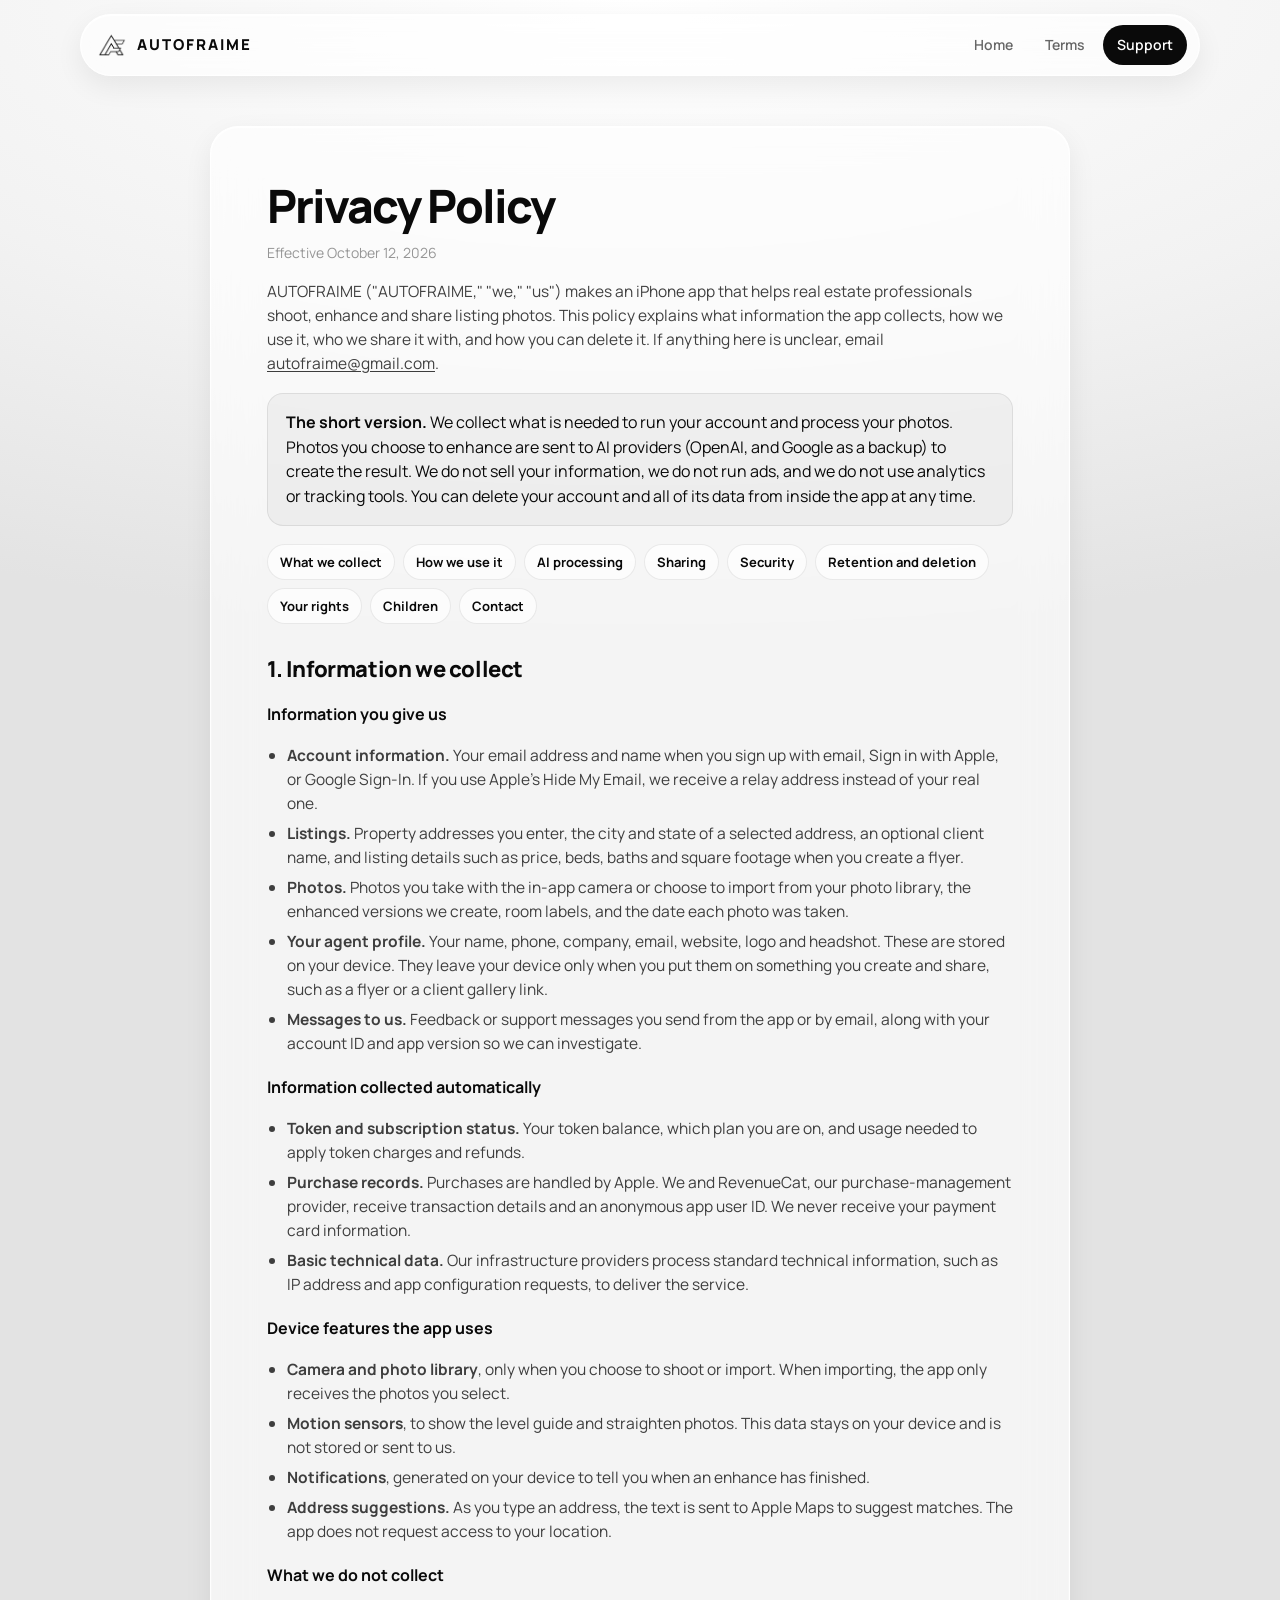
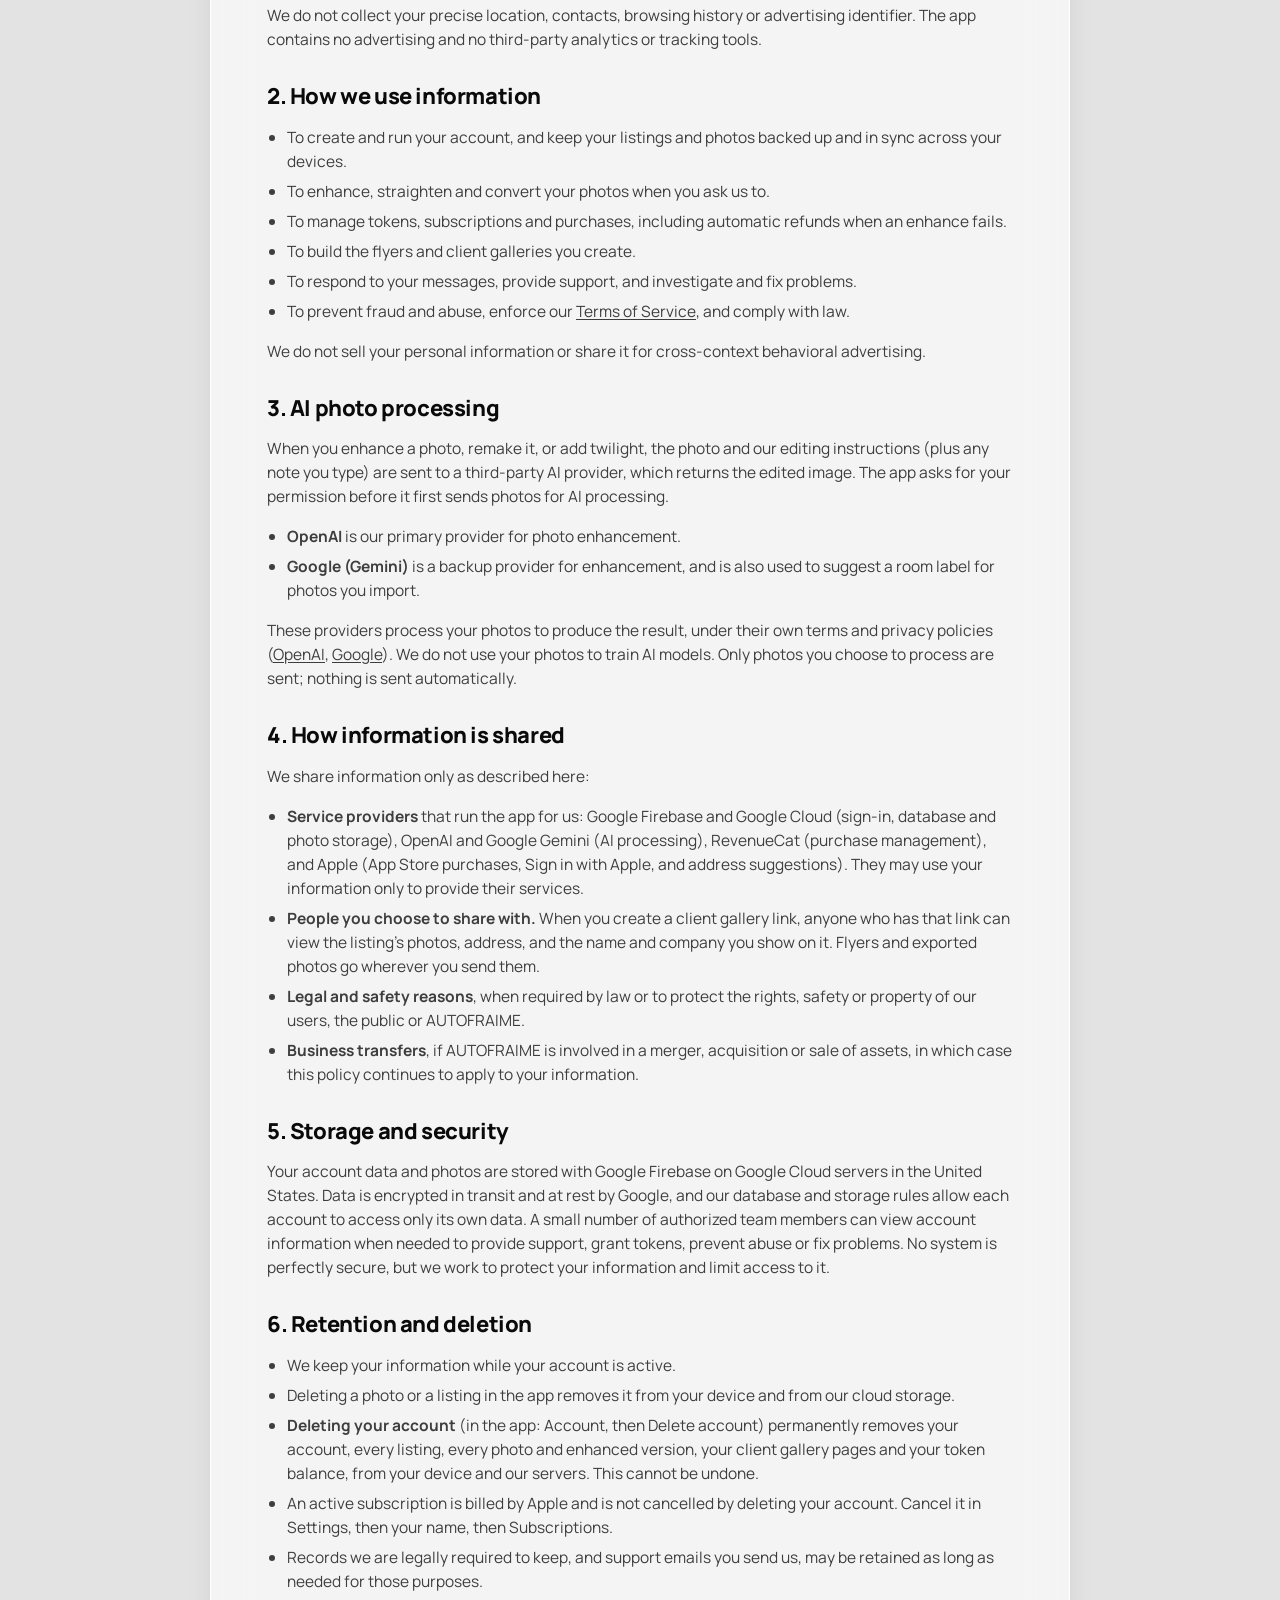
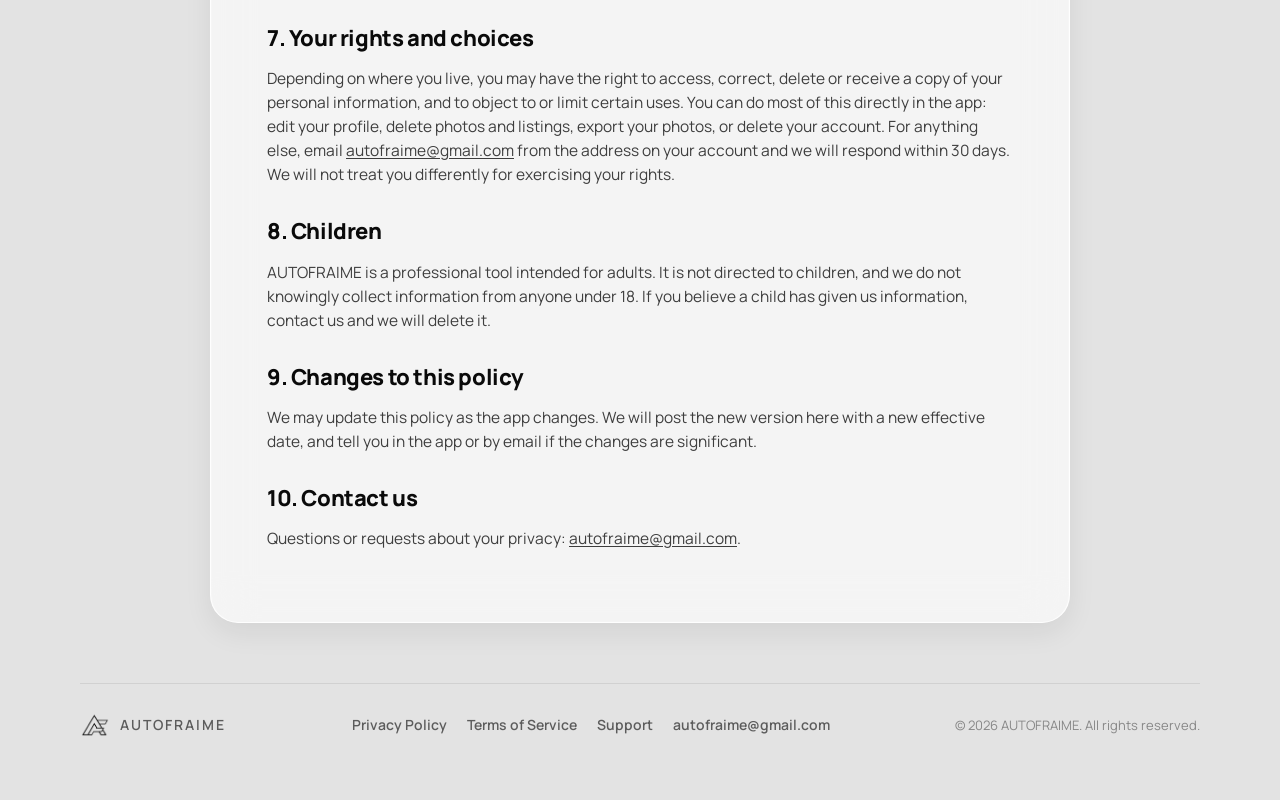
==== privacy/index.html @ 3586e97e "AUTOFRAIME website: home, privacy, terms, support Signature Mono styling to match the app. Privacy P" ====
<!DOCTYPE html>
<html lang="en">
<head>
  <meta charset="UTF-8">
  <meta name="viewport" content="width=device-width, initial-scale=1.0">
  <title>Privacy Policy · AUTOFRAIME</title>
  <meta name="description" content="How AUTOFRAIME collects, uses, shares and deletes your information.">
  <link rel="icon" type="image/png" href="../favicon.png">
  <link rel="preconnect" href="https://fonts.googleapis.com">
  <link rel="preconnect" href="https://fonts.gstatic.com" crossorigin>
  <link href="https://fonts.googleapis.com/css2?family=Manrope:wght@400;500;600;700;800&display=swap" rel="stylesheet">
  <link rel="stylesheet" href="../assets/style.css">
</head>
<body>
  <header class="nav glass">
    <a class="brand" href="../"><img src="../logo.png" alt="">AUTOFRAIME</a>
    <nav class="nav-links">
      <a href="../">Home</a>
      <a href="../terms/">Terms</a>
      <a class="pill" href="../support/">Support</a>
    </nav>
  </header>

  <main class="wrap legal">
    <article class="doc glass">
      <h1>Privacy Policy</h1>
      <p class="updated">Effective October 12, 2026</p>

      <p>AUTOFRAIME ("AUTOFRAIME," "we," "us") makes an iPhone app that helps real estate professionals shoot, enhance and share listing photos. This policy explains what information the app collects, how we use it, who we share it with, and how you can delete it. If anything here is unclear, email <a href="mailto:autofraime@gmail.com">autofraime@gmail.com</a>.</p>

      <div class="callout"><strong>The short version.</strong> We collect what is needed to run your account and process your photos. Photos you choose to enhance are sent to AI providers (OpenAI, and Google as a backup) to create the result. We do not sell your information, we do not run ads, and we do not use analytics or tracking tools. You can delete your account and all of its data from inside the app at any time.</div>

      <nav class="toc">
        <a href="#collect">What we collect</a><a href="#use">How we use it</a><a href="#ai">AI processing</a>
        <a href="#share">Sharing</a><a href="#security">Security</a><a href="#retention">Retention and deletion</a>
        <a href="#rights">Your rights</a><a href="#children">Children</a><a href="#contact">Contact</a>
      </nav>

      <h2 id="collect">1. Information we collect</h2>
      <h3>Information you give us</h3>
      <ul>
        <li><strong>Account information.</strong> Your email address and name when you sign up with email, Sign in with Apple, or Google Sign-In. If you use Apple's Hide My Email, we receive a relay address instead of your real one.</li>
        <li><strong>Listings.</strong> Property addresses you enter, the city and state of a selected address, an optional client name, and listing details such as price, beds, baths and square footage when you create a flyer.</li>
        <li><strong>Photos.</strong> Photos you take with the in-app camera or choose to import from your photo library, the enhanced versions we create, room labels, and the date each photo was taken.</li>
        <li><strong>Your agent profile.</strong> Your name, phone, company, email, website, logo and headshot. These are stored on your device. They leave your device only when you put them on something you create and share, such as a flyer or a client gallery link.</li>
        <li><strong>Messages to us.</strong> Feedback or support messages you send from the app or by email, along with your account ID and app version so we can investigate.</li>
      </ul>
      <h3>Information collected automatically</h3>
      <ul>
        <li><strong>Token and subscription status.</strong> Your token balance, which plan you are on, and usage needed to apply token charges and refunds.</li>
        <li><strong>Purchase records.</strong> Purchases are handled by Apple. We and RevenueCat, our purchase-management provider, receive transaction details and an anonymous app user ID. We never receive your payment card information.</li>
        <li><strong>Basic technical data.</strong> Our infrastructure providers process standard technical information, such as IP address and app configuration requests, to deliver the service.</li>
      </ul>
      <h3>Device features the app uses</h3>
      <ul>
        <li><strong>Camera and photo library</strong>, only when you choose to shoot or import. When importing, the app only receives the photos you select.</li>
        <li><strong>Motion sensors</strong>, to show the level guide and straighten photos. This data stays on your device and is not stored or sent to us.</li>
        <li><strong>Notifications</strong>, generated on your device to tell you when an enhance has finished.</li>
        <li><strong>Address suggestions.</strong> As you type an address, the text is sent to Apple Maps to suggest matches. The app does not request access to your location.</li>
      </ul>
      <h3>What we do not collect</h3>
      <p>We do not collect your precise location, contacts, browsing history or advertising identifier. The app contains no advertising and no third-party analytics or tracking tools.</p>

      <h2 id="use">2. How we use information</h2>
      <ul>
        <li>To create and run your account, and keep your listings and photos backed up and in sync across your devices.</li>
        <li>To enhance, straighten and convert your photos when you ask us to.</li>
        <li>To manage tokens, subscriptions and purchases, including automatic refunds when an enhance fails.</li>
        <li>To build the flyers and client galleries you create.</li>
        <li>To respond to your messages, provide support, and investigate and fix problems.</li>
        <li>To prevent fraud and abuse, enforce our <a href="../terms/">Terms of Service</a>, and comply with law.</li>
      </ul>
      <p>We do not sell your personal information or share it for cross-context behavioral advertising.</p>

      <h2 id="ai">3. AI photo processing</h2>
      <p>When you enhance a photo, remake it, or add twilight, the photo and our editing instructions (plus any note you type) are sent to a third-party AI provider, which returns the edited image. The app asks for your permission before it first sends photos for AI processing.</p>
      <ul>
        <li><strong>OpenAI</strong> is our primary provider for photo enhancement.</li>
        <li><strong>Google (Gemini)</strong> is a backup provider for enhancement, and is also used to suggest a room label for photos you import.</li>
      </ul>
      <p>These providers process your photos to produce the result, under their own terms and privacy policies (<a href="https://openai.com/policies/privacy-policy" rel="noopener">OpenAI</a>, <a href="https://policies.google.com/privacy" rel="noopener">Google</a>). We do not use your photos to train AI models. Only photos you choose to process are sent; nothing is sent automatically.</p>

      <h2 id="share">4. How information is shared</h2>
      <p>We share information only as described here:</p>
      <ul>
        <li><strong>Service providers</strong> that run the app for us: Google Firebase and Google Cloud (sign-in, database and photo storage), OpenAI and Google Gemini (AI processing), RevenueCat (purchase management), and Apple (App Store purchases, Sign in with Apple, and address suggestions). They may use your information only to provide their services.</li>
        <li><strong>People you choose to share with.</strong> When you create a client gallery link, anyone who has that link can view the listing's photos, address, and the name and company you show on it. Flyers and exported photos go wherever you send them.</li>
        <li><strong>Legal and safety reasons</strong>, when required by law or to protect the rights, safety or property of our users, the public or AUTOFRAIME.</li>
        <li><strong>Business transfers</strong>, if AUTOFRAIME is involved in a merger, acquisition or sale of assets, in which case this policy continues to apply to your information.</li>
      </ul>

      <h2 id="security">5. Storage and security</h2>
      <p>Your account data and photos are stored with Google Firebase on Google Cloud servers in the United States. Data is encrypted in transit and at rest by Google, and our database and storage rules allow each account to access only its own data. A small number of authorized team members can view account information when needed to provide support, grant tokens, prevent abuse or fix problems. No system is perfectly secure, but we work to protect your information and limit access to it.</p>

      <h2 id="retention">6. Retention and deletion</h2>
      <ul>
        <li>We keep your information while your account is active.</li>
        <li>Deleting a photo or a listing in the app removes it from your device and from our cloud storage.</li>
        <li><strong>Deleting your account</strong> (in the app: Account, then Delete account) permanently removes your account, every listing, every photo and enhanced version, your client gallery pages and your token balance, from your device and our servers. This cannot be undone.</li>
        <li>An active subscription is billed by Apple and is not cancelled by deleting your account. Cancel it in Settings, then your name, then Subscriptions.</li>
        <li>Records we are legally required to keep, and support emails you send us, may be retained as long as needed for those purposes.</li>
      </ul>

      <h2 id="rights">7. Your rights and choices</h2>
      <p>Depending on where you live, you may have the right to access, correct, delete or receive a copy of your personal information, and to object to or limit certain uses. You can do most of this directly in the app: edit your profile, delete photos and listings, export your photos, or delete your account. For anything else, email <a href="mailto:autofraime@gmail.com">autofraime@gmail.com</a> from the address on your account and we will respond within 30 days. We will not treat you differently for exercising your rights.</p>

      <h2 id="children">8. Children</h2>
      <p>AUTOFRAIME is a professional tool intended for adults. It is not directed to children, and we do not knowingly collect information from anyone under 18. If you believe a child has given us information, contact us and we will delete it.</p>

      <h2>9. Changes to this policy</h2>
      <p>We may update this policy as the app changes. We will post the new version here with a new effective date, and tell you in the app or by email if the changes are significant.</p>

      <h2 id="contact">10. Contact us</h2>
      <p>Questions or requests about your privacy: <a href="mailto:autofraime@gmail.com">autofraime@gmail.com</a>.</p>
    </article>
  </main>

  <footer class="wrap">
    <div class="foot">
      <a class="brand" href="../"><img src="../logo.png" alt="">AUTOFRAIME</a>
      <nav><a href="../privacy/">Privacy Policy</a><a href="../terms/">Terms of Service</a><a href="../support/">Support</a><a href="mailto:autofraime@gmail.com">autofraime@gmail.com</a></nav>
      <span class="copy">© 2026 AUTOFRAIME. All rights reserved.</span>
    </div>
  </footer>
</body>
</html>
---- assets/style.css ----
/* AUTOFRAIME — Signature Mono, the same language as the app:
   white ground, ink type, liquid glass, listing photos kept in colour. */

:root {
  --ink: #0A0A0A;
  --ink-2: rgba(10, 10, 10, 0.62);
  --ink-3: rgba(10, 10, 10, 0.42);
  --paper: #FBF9F4;
  --line: rgba(10, 10, 10, 0.08);
  --glass: rgba(255, 255, 255, 0.62);
  --glass-strong: rgba(255, 255, 255, 0.82);
  --radius: 24px;
  --max: 1120px;
}

* { box-sizing: border-box; }
html { scroll-behavior: smooth; }
body {
  margin: 0;
  font-family: "Manrope", -apple-system, BlinkMacSystemFont, "SF Pro Text", system-ui, sans-serif;
  color: var(--ink);
  background: #E3E3E3;
  background-image: radial-gradient(120% 70% at 50% 0%, #FFFFFF 0%, #F2F2F2 55%, #E3E3E3 100%);
  background-attachment: fixed;
  -webkit-font-smoothing: antialiased;
  line-height: 1.55;
}
img { max-width: 100%; display: block; }
a { color: inherit; }
.wrap { width: min(var(--max), calc(100% - 40px)); margin: 0 auto; }

/* ---------- Glass ---------- */
.glass {
  background: var(--glass);
  -webkit-backdrop-filter: blur(22px) saturate(180%);
  backdrop-filter: blur(22px) saturate(180%);
  border: 1px solid rgba(255, 255, 255, 0.85);
  box-shadow: inset 0 1px 1px rgba(255, 255, 255, 1), 0 10px 28px rgba(0, 0, 0, 0.07);
}
.bevel {
  background: rgba(255, 255, 255, 0.7);
  border: 1px solid rgba(51, 51, 51, 0.08);
  box-shadow:
    inset 2px -2px 1px -1px rgba(255,255,255,0.9),
    inset -2px 2px 1px -1px rgba(255,255,255,0.9),
    inset 0 0 2px rgba(0,0,0,0.22),
    0 4px 12px rgba(0,0,0,0.10);
}

/* ---------- Nav ---------- */
.nav {
  position: sticky; top: 14px; z-index: 50;
  width: min(var(--max), calc(100% - 28px));
  margin: 14px auto 0;
  display: flex; align-items: center; justify-content: space-between;
  padding: 10px 12px 10px 16px;
  border-radius: 999px;
}
.brand { display: flex; align-items: center; gap: 10px; text-decoration: none; font-weight: 800; letter-spacing: 2px; font-size: 15px; }
.brand img { width: 30px; height: 30px; }
.nav-links { display: flex; align-items: center; gap: 4px; }
.nav-links a { text-decoration: none; font-weight: 600; font-size: 14px; padding: 9px 14px; border-radius: 999px; color: var(--ink-2); }
.nav-links a:hover { color: var(--ink); background: rgba(255,255,255,0.7); }
.nav .pill { color: #fff !important; background: var(--ink); }
.nav .pill:hover { background: #222 !important; }
@media (max-width: 720px) { .nav-links a:not(.pill) { display: none; } }

/* ---------- Buttons ---------- */
.btn {
  display: inline-flex; align-items: center; gap: 10px;
  padding: 16px 26px; border-radius: 999px;
  font-weight: 800; font-size: 16px; text-decoration: none;
  border: none; cursor: pointer; font-family: inherit;
}
.btn-ink { background: var(--ink); color: #fff; }
.btn-soon { background: var(--ink); color: #fff; cursor: default; }
.btn-soon .apple { font-size: 20px; line-height: 1; margin-top: -2px; }
.btn-soon small { display: block; font-size: 11px; font-weight: 600; opacity: 0.7; letter-spacing: 0.3px; }
.btn-soon span.stack { text-align: left; line-height: 1.15; }
.btn-ghost { color: var(--ink); }

/* ---------- Hero ---------- */
.hero { padding: 72px 0 40px; display: grid; grid-template-columns: 1.05fr 0.95fr; gap: 48px; align-items: center; }
.eyebrow { display: inline-flex; align-items: center; gap: 8px; font-size: 12px; font-weight: 800; letter-spacing: 1.4px; text-transform: uppercase; padding: 7px 12px; border-radius: 999px; }
.eyebrow .dot { width: 7px; height: 7px; border-radius: 50%; background: var(--ink); animation: pulse 1.6s ease-in-out infinite; }
@keyframes pulse { 50% { opacity: 0.35; transform: scale(0.7); } }
h1 { font-size: clamp(40px, 6vw, 68px); line-height: 1.02; letter-spacing: -2px; margin: 18px 0 18px; font-weight: 800; }
.lede { font-size: 19px; color: var(--ink-2); max-width: 520px; margin: 0 0 30px; }
.hero-cta { display: flex; flex-wrap: wrap; gap: 12px; align-items: center; }
.hero-note { margin-top: 16px; font-size: 13px; color: var(--ink-3); }
@media (max-width: 900px) { .hero { grid-template-columns: 1fr; padding-top: 48px; } }

/* ---------- Phone mockup (recreates the app's Home) ---------- */
.phone {
  width: 320px; height: 660px; margin: 0 auto; position: relative;
  border-radius: 52px; padding: 12px; background: #111;
  box-shadow: 0 40px 80px rgba(0,0,0,0.22), 0 0 0 2px #2a2a2a inset;
}
.screen {
  position: relative; width: 100%; height: 100%; border-radius: 41px; overflow: hidden;
  background: radial-gradient(120% 70% at 50% 0%, #FFF 0%, #F2F2F2 55%, #E3E3E3 100%);
}
.island { position: absolute; top: 11px; left: 50%; transform: translateX(-50%); width: 96px; height: 28px; border-radius: 20px; background: #000; z-index: 3; }
.app-head { position: absolute; top: 54px; left: 18px; right: 18px; display: flex; justify-content: space-between; align-items: flex-start; z-index: 2; }
.app-head .hi { font-size: 10px; font-weight: 600; color: var(--ink-3); }
.app-head .name { font-size: 21px; font-weight: 800; letter-spacing: -0.5px; }
.credits { display: flex; align-items: center; gap: 6px; padding: 6px 10px; border-radius: 999px; font-size: 11px; font-weight: 800; }
.coin { width: 15px; height: 15px; border-radius: 50%; background: var(--ink); display: grid; place-items: center; }
.coin img { width: 9px; height: 9px; filter: invert(1); }
.feed { position: absolute; top: 112px; left: 14px; right: 14px; display: flex; flex-direction: column; gap: 12px; }
.card { border-radius: 20px; overflow: hidden; }
.card .ph { aspect-ratio: 3/2; background-size: cover; background-position: center; position: relative; }
.badge { position: absolute; top: 9px; font-size: 9px; font-weight: 800; padding: 4px 8px; border-radius: 999px; letter-spacing: 0.3px; }
.badge.l { left: 9px; background: rgba(255,255,255,0.6); -webkit-backdrop-filter: blur(10px); backdrop-filter: blur(10px); border: 1px solid rgba(255,255,255,0.95); }
.badge.r { right: 9px; background: rgba(0,0,0,0.78); color: #fff; border: 1px solid rgba(255,255,255,0.35); }
.card .meta { padding: 10px 12px 12px; display: flex; justify-content: space-between; align-items: center; }
.card .addr { font-size: 13px; font-weight: 800; letter-spacing: -0.2px; }
.card .sub { font-size: 10px; color: var(--ink-2); }
.chev { width: 24px; height: 24px; border-radius: 50%; display: grid; place-items: center; font-size: 11px; font-weight: 800; background: rgba(255,255,255,0.7); border: 1px solid #fff; }
.dock { position: absolute; bottom: 18px; left: 50%; transform: translateX(-50%); display: flex; align-items: center; gap: 2px; padding: 5px; border-radius: 999px; z-index: 2; }
.dock .tab { width: 58px; height: 40px; border-radius: 999px; display: grid; place-items: center; font-size: 8.5px; font-weight: 700; color: var(--ink-3); }
.dock .tab.on { background: rgba(255,255,255,0.85); color: var(--ink); }
.dock .plus { width: 40px; height: 40px; border-radius: 50%; background: var(--ink); color: #fff; display: grid; place-items: center; font-size: 20px; font-weight: 700; margin-left: 4px; }

/* ---------- Sections ---------- */
section { padding: 70px 0; }
.section-head { max-width: 640px; margin-bottom: 36px; }
.kicker { font-size: 12px; font-weight: 800; letter-spacing: 1.4px; text-transform: uppercase; color: var(--ink-3); }
h2 { font-size: clamp(30px, 4vw, 44px); line-height: 1.08; letter-spacing: -1.2px; margin: 10px 0 12px; font-weight: 800; }
.section-head p { color: var(--ink-2); font-size: 17px; margin: 0; }

.grid { display: grid; gap: 16px; }
.g3 { grid-template-columns: repeat(3, 1fr); }
.g2 { grid-template-columns: repeat(2, 1fr); }
@media (max-width: 900px) { .g3, .g2 { grid-template-columns: 1fr; } }

.feature { border-radius: var(--radius); padding: 26px; }
.feature .ico { width: 46px; height: 46px; border-radius: 14px; display: grid; place-items: center; font-size: 20px; margin-bottom: 16px; }
.feature h3 { margin: 0 0 6px; font-size: 19px; letter-spacing: -0.3px; }
.feature p { margin: 0; color: var(--ink-2); font-size: 15px; }

.steps { counter-reset: s; }
.step { border-radius: var(--radius); padding: 26px; position: relative; }
.step::before { counter-increment: s; content: counter(s); position: absolute; top: 22px; right: 24px; font-size: 54px; font-weight: 800; color: rgba(10,10,10,0.07); line-height: 1; }
.step h3 { margin: 0 0 6px; font-size: 19px; }
.step p { margin: 0; color: var(--ink-2); font-size: 15px; }

.gallery { display: grid; grid-template-columns: repeat(6, 1fr); gap: 12px; }
.gallery figure { margin: 0; border-radius: 20px; overflow: hidden; box-shadow: 0 10px 26px rgba(0,0,0,0.10); }
.gallery img { width: 100%; height: 100%; object-fit: cover; aspect-ratio: 4/3; }
.gallery .a { grid-column: span 3; } .gallery .b { grid-column: span 3; }
.gallery .c, .gallery .d, .gallery .e { grid-column: span 2; }
@media (max-width: 720px) { .gallery { grid-template-columns: 1fr; } .gallery figure { grid-column: auto !important; } }

/* ---------- Pricing ---------- */
.plans { display: grid; grid-template-columns: repeat(3, 1fr); gap: 16px; }
@media (max-width: 900px) { .plans { grid-template-columns: 1fr; } }
.plan { border-radius: var(--radius); padding: 26px; position: relative; }
.plan.best { outline: 2px solid var(--ink); }
.plan .tag { position: absolute; top: 18px; right: 18px; font-size: 10px; font-weight: 800; letter-spacing: 0.6px; background: var(--ink); color: #fff; padding: 4px 9px; border-radius: 999px; }
.plan h3 { margin: 0; font-size: 20px; }
.price { font-size: 38px; font-weight: 800; letter-spacing: -1px; margin: 10px 0 2px; }
.price small { font-size: 14px; font-weight: 600; color: var(--ink-3); letter-spacing: 0; }
.plan ul { list-style: none; padding: 0; margin: 16px 0 0; }
.plan li { padding: 7px 0; border-top: 1px solid var(--line); font-size: 14.5px; color: var(--ink-2); }
.packs { margin-top: 16px; border-radius: var(--radius); padding: 22px 26px; display: flex; flex-wrap: wrap; gap: 14px 28px; align-items: center; justify-content: space-between; }
.packs strong { font-size: 15px; }
.packs .pk { font-size: 14.5px; color: var(--ink-2); }
.fine { font-size: 13px; color: var(--ink-3); margin-top: 14px; }

/* ---------- FAQ ---------- */
.faq details { border-radius: 18px; padding: 18px 22px; margin-bottom: 10px; }
.faq summary { cursor: pointer; font-weight: 800; font-size: 16px; list-style: none; }
.faq summary::-webkit-details-marker { display: none; }
.faq summary::after { content: "+"; float: right; font-weight: 600; color: var(--ink-3); }
.faq details[open] summary::after { content: "–"; }
.faq p { color: var(--ink-2); margin: 10px 0 0; }

/* ---------- Closing CTA ---------- */
.closer { border-radius: 32px; padding: 54px 30px; text-align: center; background: var(--ink); color: #fff; }
.closer h2 { color: #fff; }
.closer p { color: rgba(255,255,255,0.7); max-width: 520px; margin: 0 auto 26px; }
.closer .btn-soon { background: #fff; color: var(--ink); }

/* ---------- Footer ---------- */
footer { padding: 40px 0 60px; }
.foot { display: flex; flex-wrap: wrap; gap: 18px; justify-content: space-between; align-items: center; border-top: 1px solid var(--line); padding-top: 26px; }
.foot nav { display: flex; flex-wrap: wrap; gap: 6px 20px; }
.foot a { text-decoration: none; color: var(--ink-2); font-size: 14px; font-weight: 600; }
.foot a:hover { color: var(--ink); }
.copy { color: var(--ink-3); font-size: 13px; }

/* ---------- Legal pages ---------- */
.legal { padding: 50px 0 20px; }
.doc { border-radius: 28px; padding: clamp(24px, 5vw, 56px); max-width: 860px; margin: 0 auto; }
.doc h1 { font-size: clamp(32px, 5vw, 46px); margin-top: 0; }
.doc .updated { color: var(--ink-3); font-size: 14px; margin-top: -6px; }
.doc h2 { font-size: 22px; letter-spacing: -0.4px; margin: 34px 0 8px; }
.doc h3 { font-size: 16px; margin: 20px 0 6px; }
.doc p, .doc li { color: rgba(10,10,10,0.78); font-size: 15.5px; }
.doc ul { padding-left: 20px; }
.doc li { margin: 6px 0; }
.doc .callout { border-radius: 16px; padding: 16px 18px; margin: 18px 0; background: rgba(10,10,10,0.04); border: 1px solid var(--line); }
.doc a { text-decoration: underline; text-underline-offset: 2px; }
.toc { display: flex; flex-wrap: wrap; gap: 8px; margin: 18px 0 8px; }
.toc a { font-size: 13px; font-weight: 700; text-decoration: none; padding: 7px 12px; border-radius: 999px; background: rgba(255,255,255,0.7); border: 1px solid var(--line); }
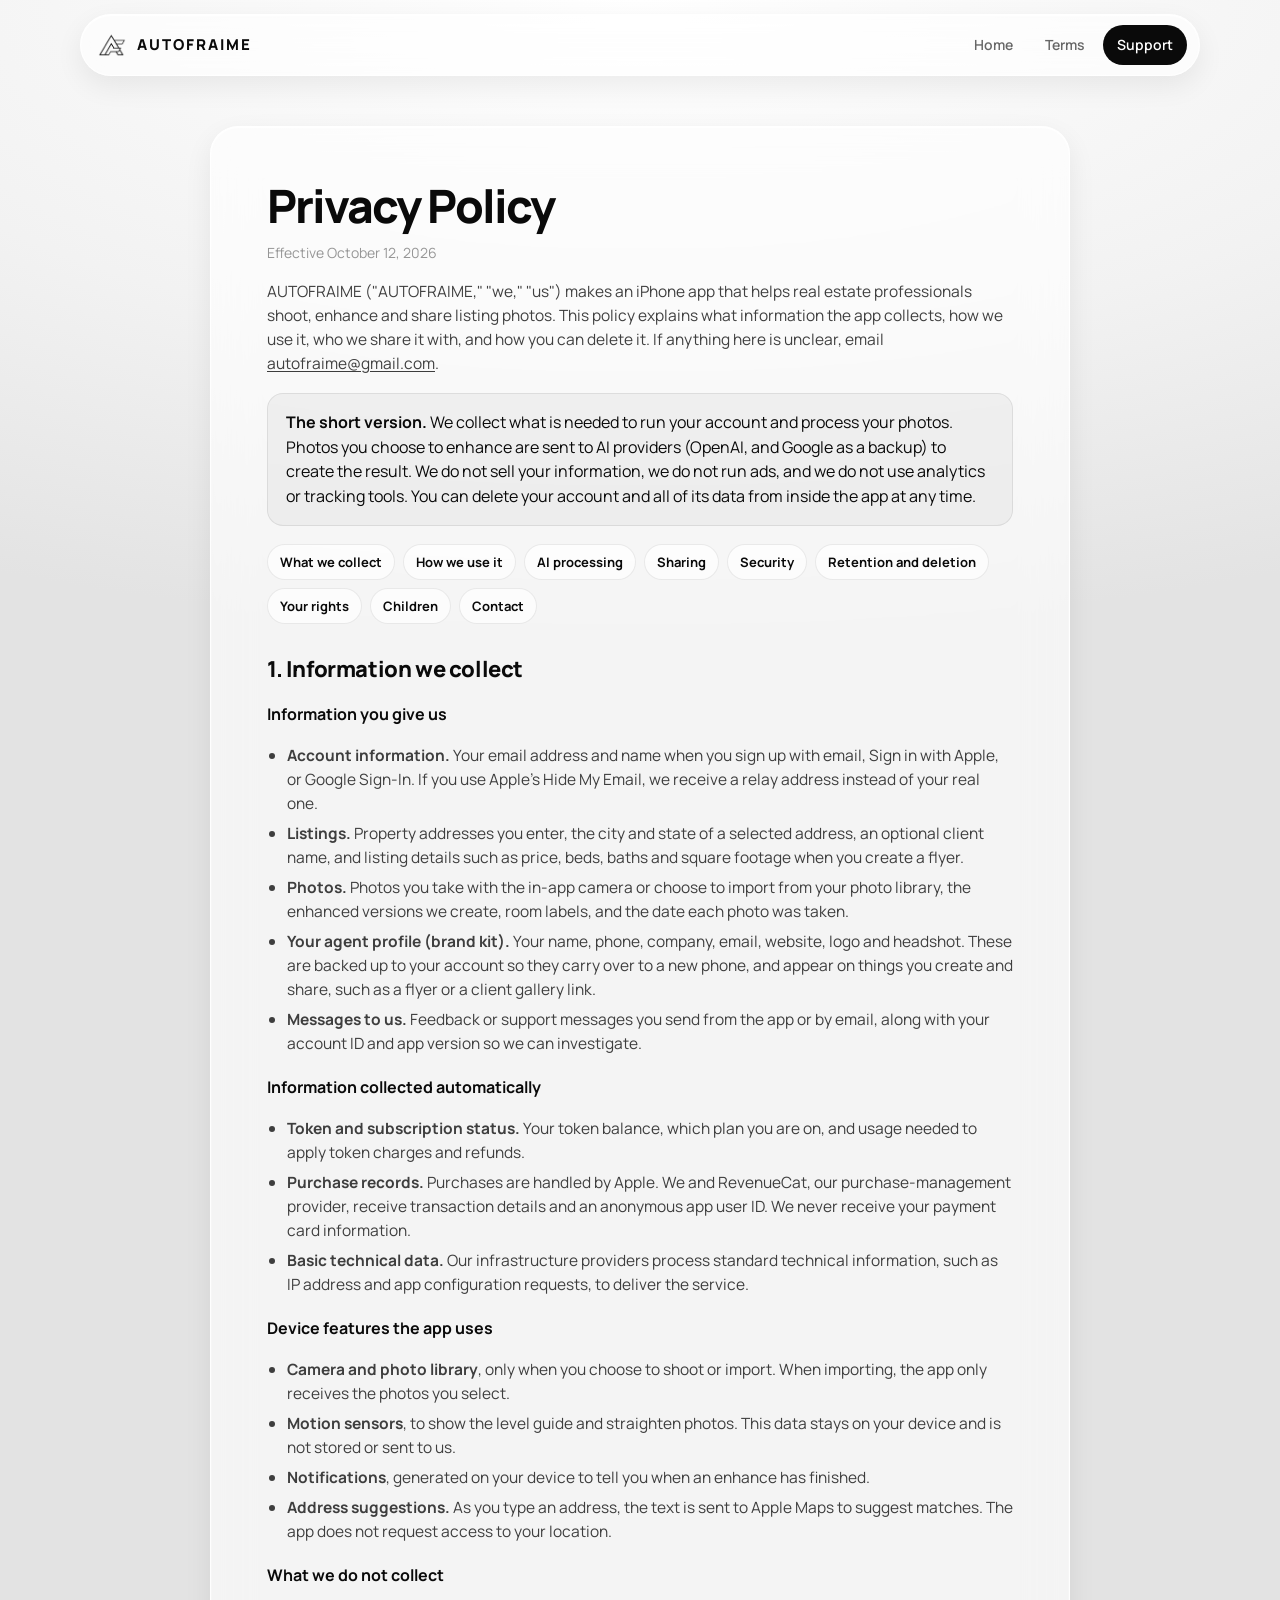
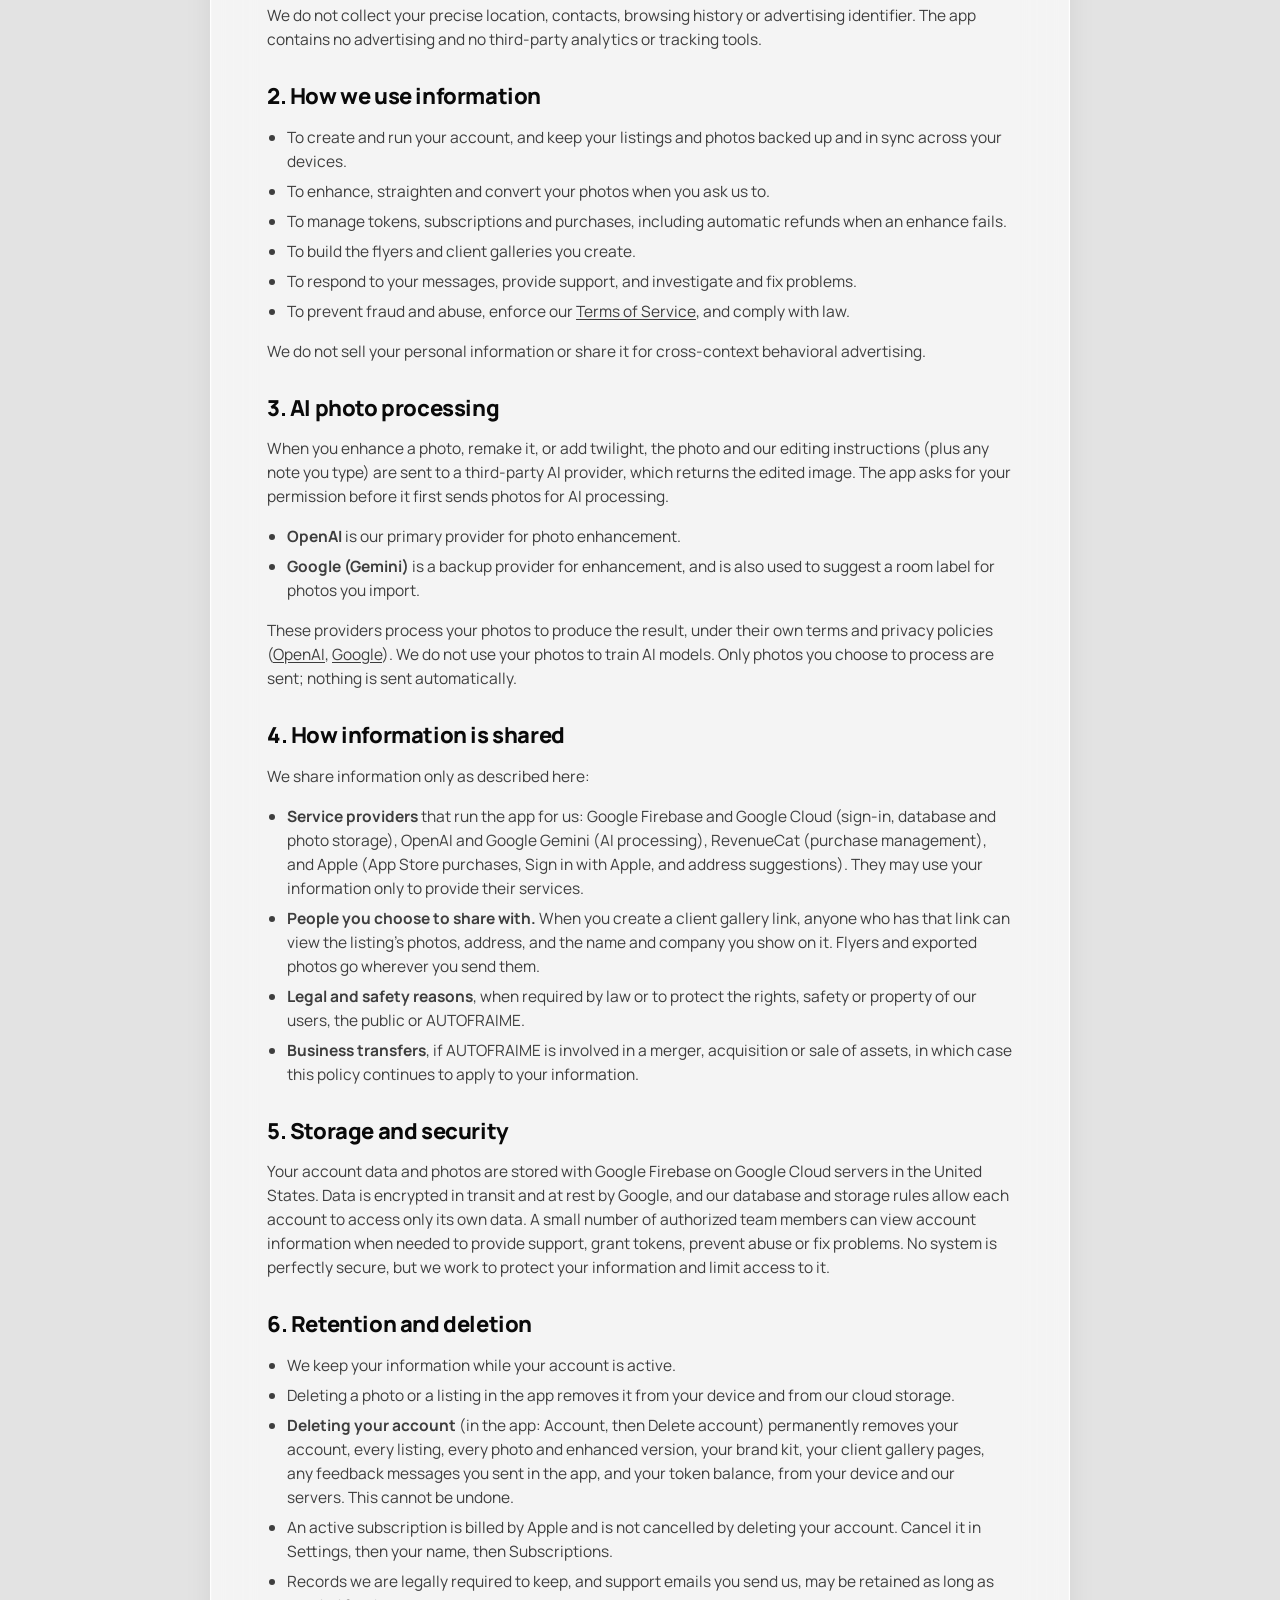
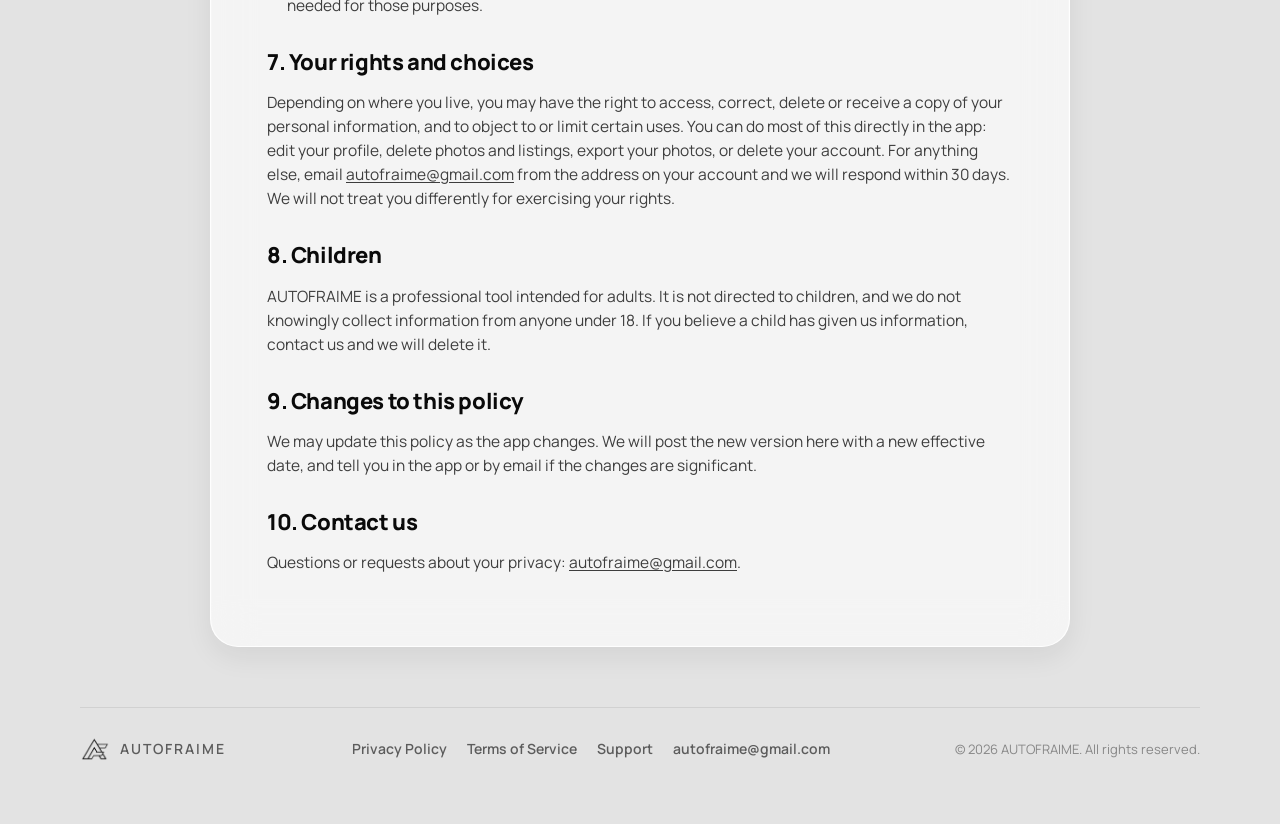
==== commit b7a9f029: "Privacy/support: brand kit is now backed up to the account; deletion covers it and feedback" ====
--- a/privacy/index.html
+++ b/privacy/index.html
@@ -42,7 +42,7 @@
         <li><strong>Account information.</strong> Your email address and name when you sign up with email, Sign in with Apple, or Google Sign-In. If you use Apple's Hide My Email, we receive a relay address instead of your real one.</li>
         <li><strong>Listings.</strong> Property addresses you enter, the city and state of a selected address, an optional client name, and listing details such as price, beds, baths and square footage when you create a flyer.</li>
         <li><strong>Photos.</strong> Photos you take with the in-app camera or choose to import from your photo library, the enhanced versions we create, room labels, and the date each photo was taken.</li>
-        <li><strong>Your agent profile.</strong> Your name, phone, company, email, website, logo and headshot. These are stored on your device. They leave your device only when you put them on something you create and share, such as a flyer or a client gallery link.</li>
+        <li><strong>Your agent profile (brand kit).</strong> Your name, phone, company, email, website, logo and headshot. These are backed up to your account so they carry over to a new phone, and appear on things you create and share, such as a flyer or a client gallery link.</li>
         <li><strong>Messages to us.</strong> Feedback or support messages you send from the app or by email, along with your account ID and app version so we can investigate.</li>
       </ul>
       <h3>Information collected automatically</h3>
@@ -96,7 +96,7 @@
       <ul>
         <li>We keep your information while your account is active.</li>
         <li>Deleting a photo or a listing in the app removes it from your device and from our cloud storage.</li>
-        <li><strong>Deleting your account</strong> (in the app: Account, then Delete account) permanently removes your account, every listing, every photo and enhanced version, your client gallery pages and your token balance, from your device and our servers. This cannot be undone.</li>
+        <li><strong>Deleting your account</strong> (in the app: Account, then Delete account) permanently removes your account, every listing, every photo and enhanced version, your brand kit, your client gallery pages, any feedback messages you sent in the app, and your token balance, from your device and our servers. This cannot be undone.</li>
         <li>An active subscription is billed by Apple and is not cancelled by deleting your account. Cancel it in Settings, then your name, then Subscriptions.</li>
         <li>Records we are legally required to keep, and support emails you send us, may be retained as long as needed for those purposes.</li>
       </ul>
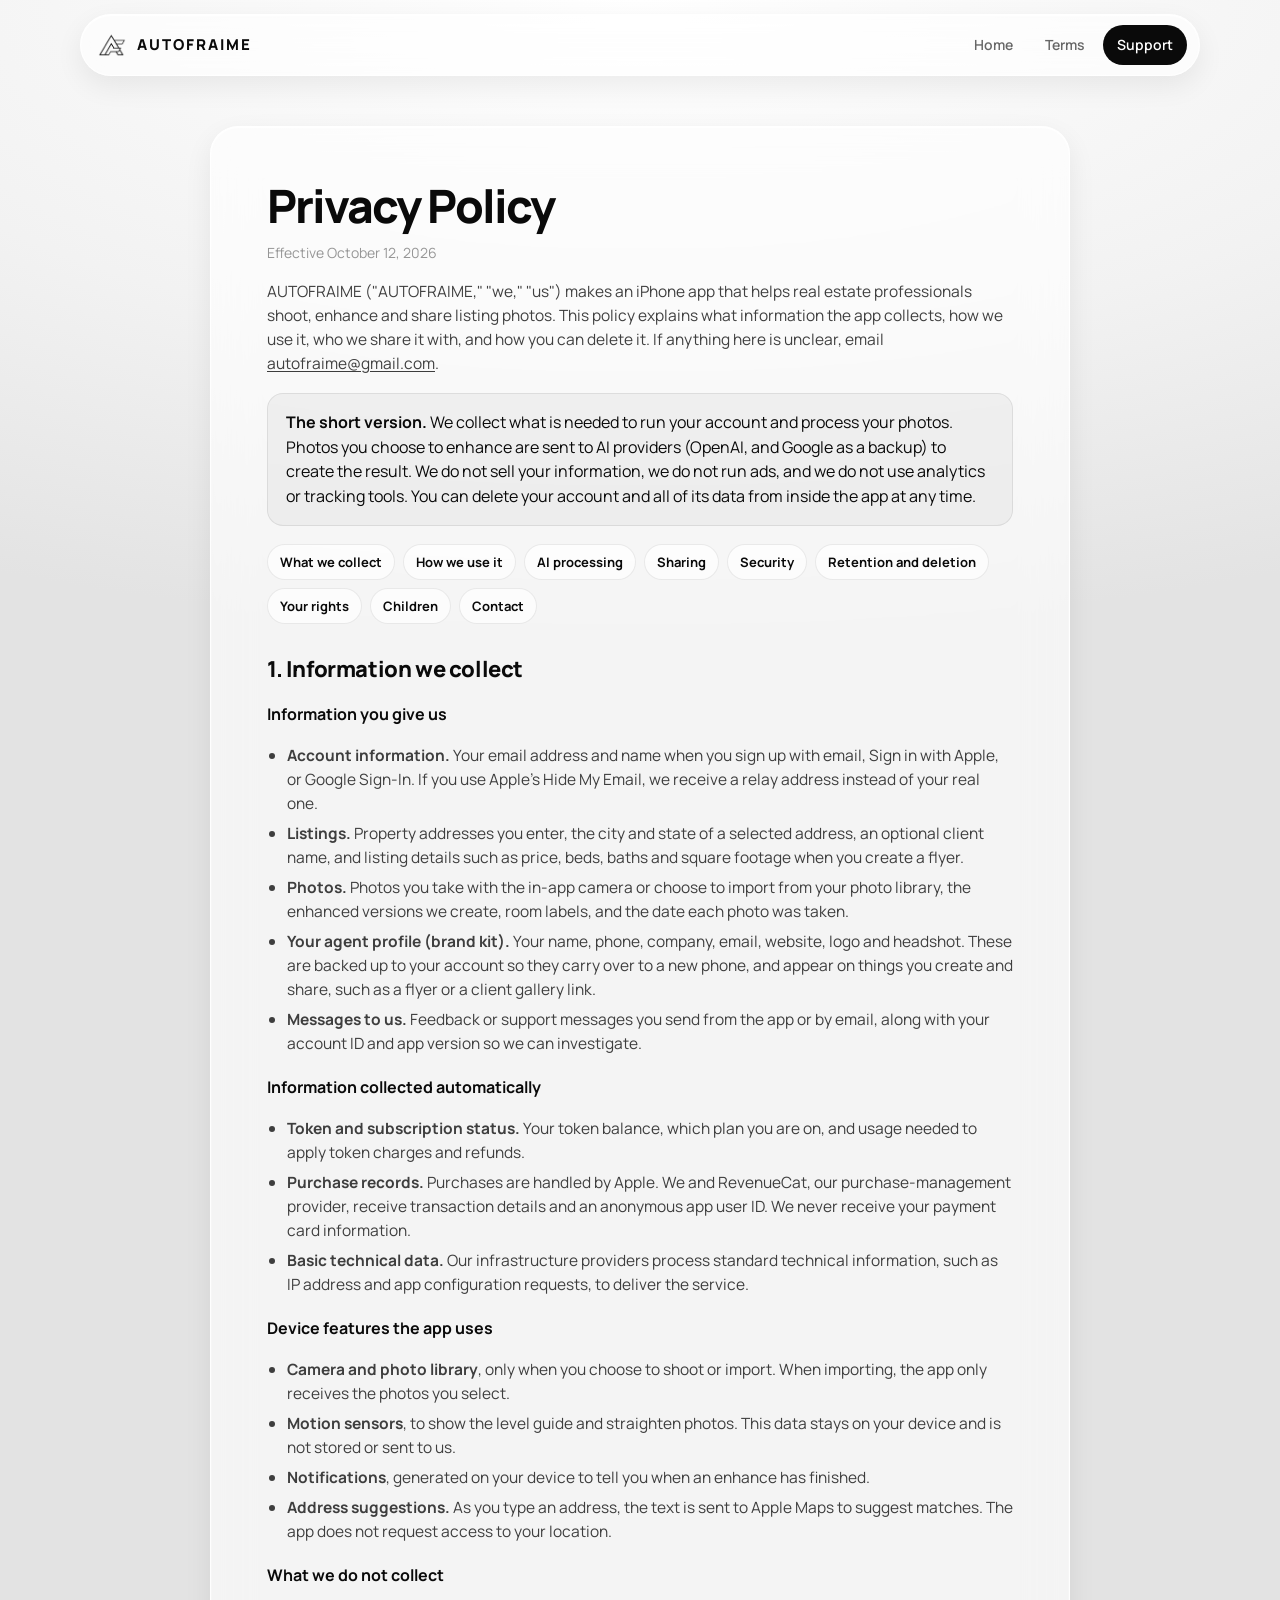
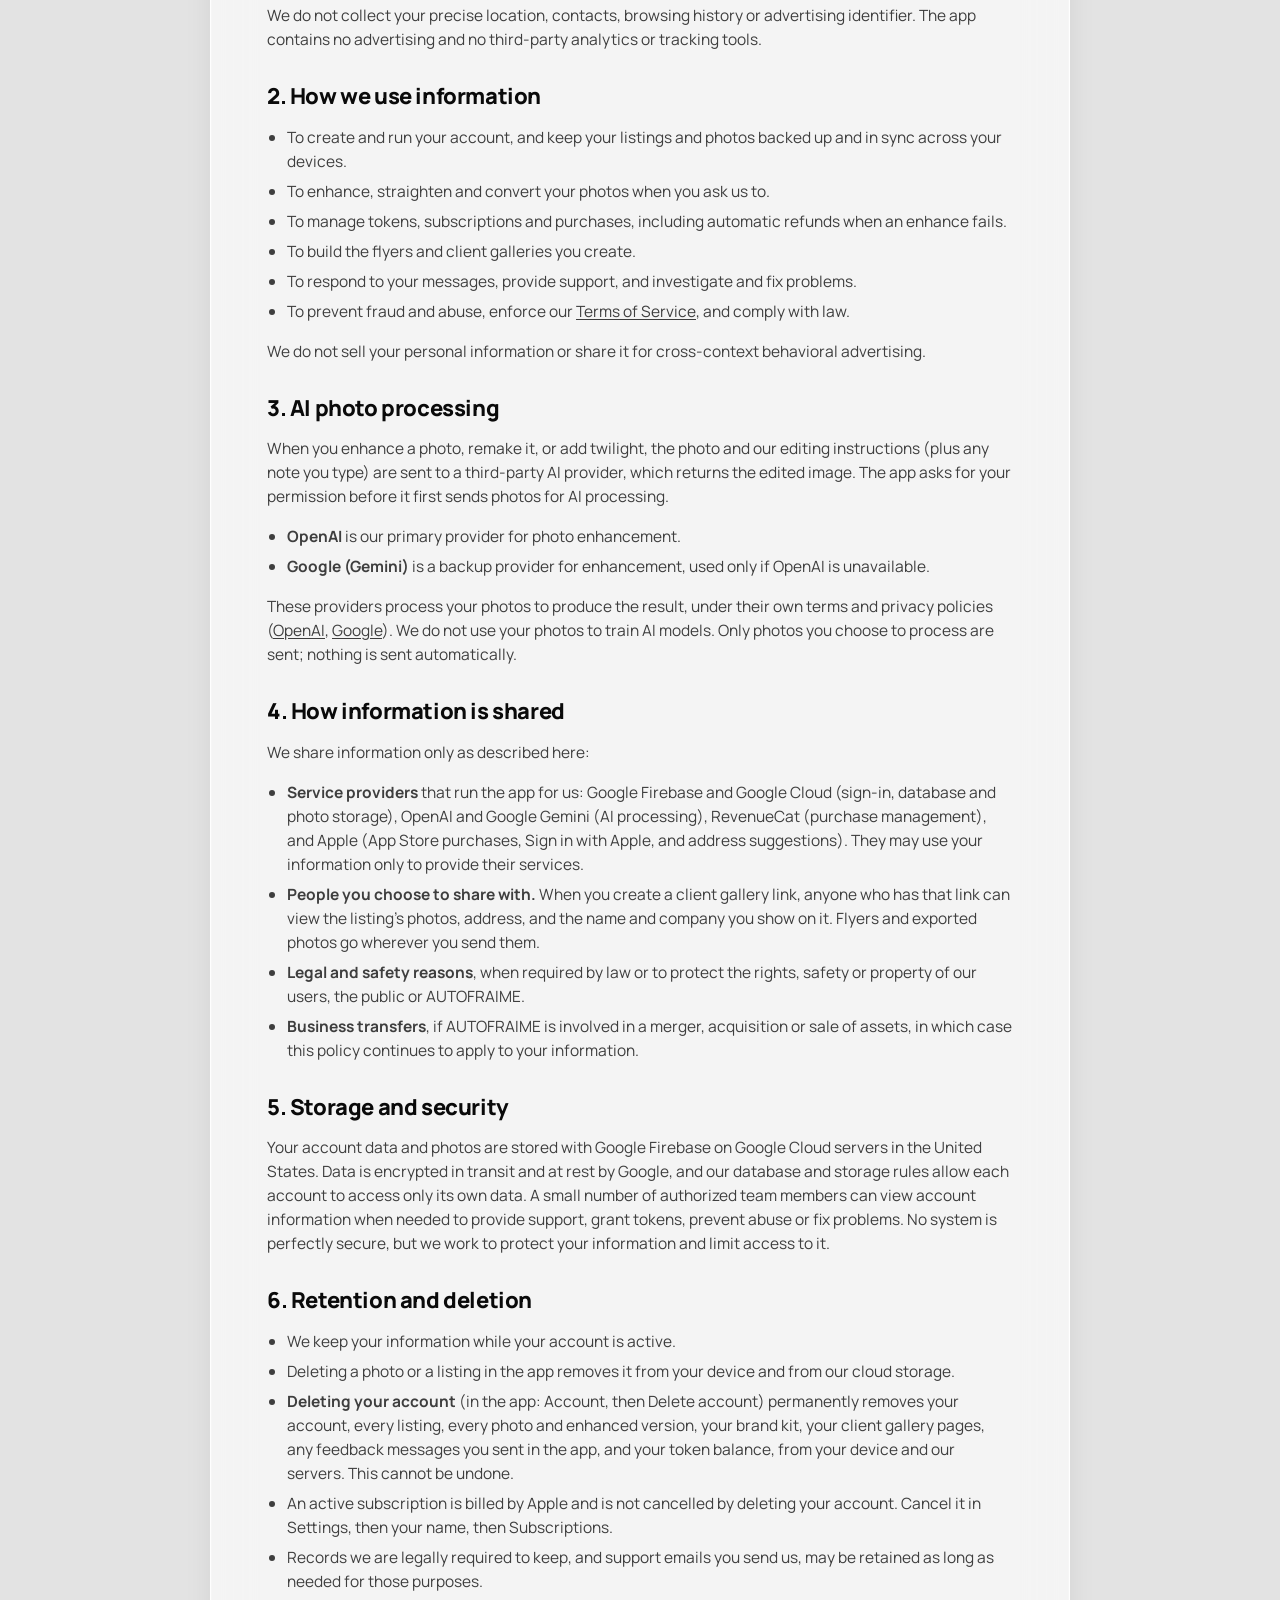
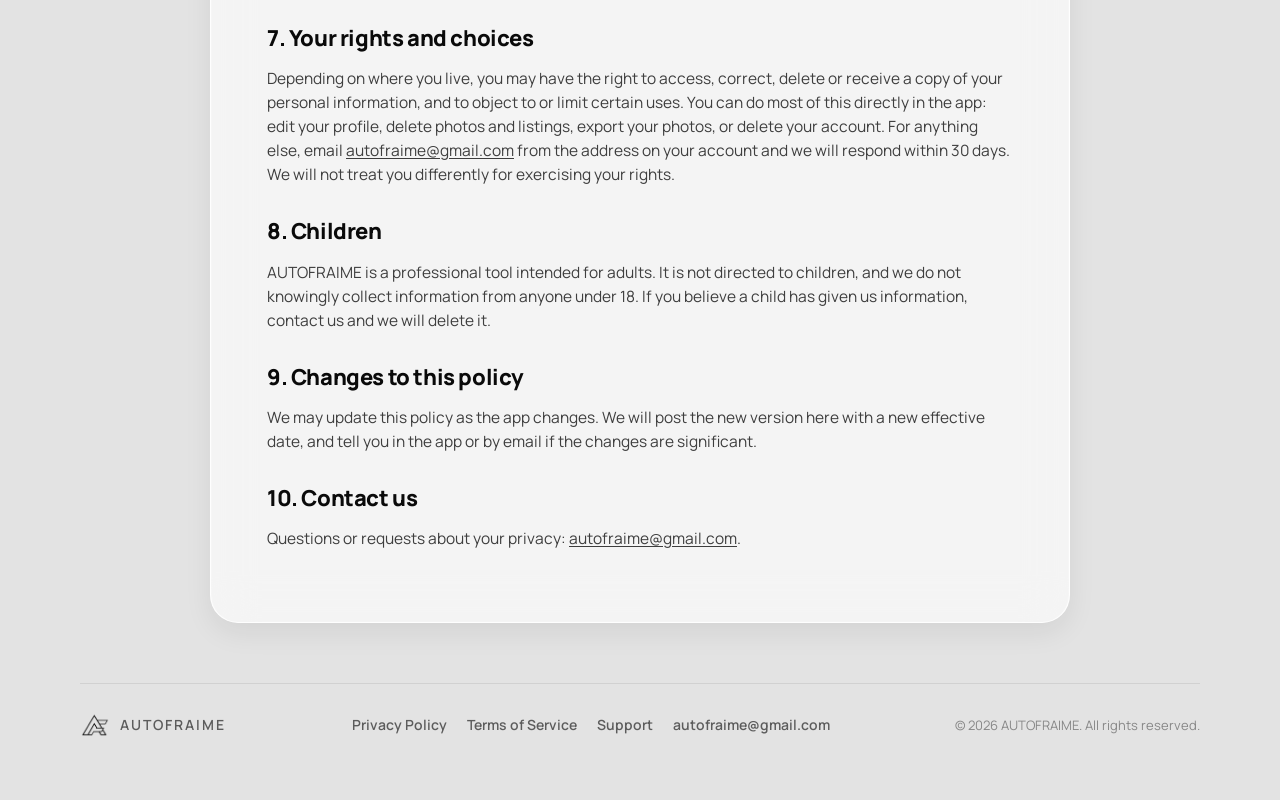
==== commit 8345e88d: "Privacy: Gemini is only a backup enhance provider; no room-label analysis" ====
--- a/privacy/index.html
+++ b/privacy/index.html
@@ -76,7 +76,7 @@
       <p>When you enhance a photo, remake it, or add twilight, the photo and our editing instructions (plus any note you type) are sent to a third-party AI provider, which returns the edited image. The app asks for your permission before it first sends photos for AI processing.</p>
       <ul>
         <li><strong>OpenAI</strong> is our primary provider for photo enhancement.</li>
-        <li><strong>Google (Gemini)</strong> is a backup provider for enhancement, and is also used to suggest a room label for photos you import.</li>
+        <li><strong>Google (Gemini)</strong> is a backup provider for enhancement, used only if OpenAI is unavailable.</li>
       </ul>
       <p>These providers process your photos to produce the result, under their own terms and privacy policies (<a href="https://openai.com/policies/privacy-policy" rel="noopener">OpenAI</a>, <a href="https://policies.google.com/privacy" rel="noopener">Google</a>). We do not use your photos to train AI models. Only photos you choose to process are sent; nothing is sent automatically.</p>
 
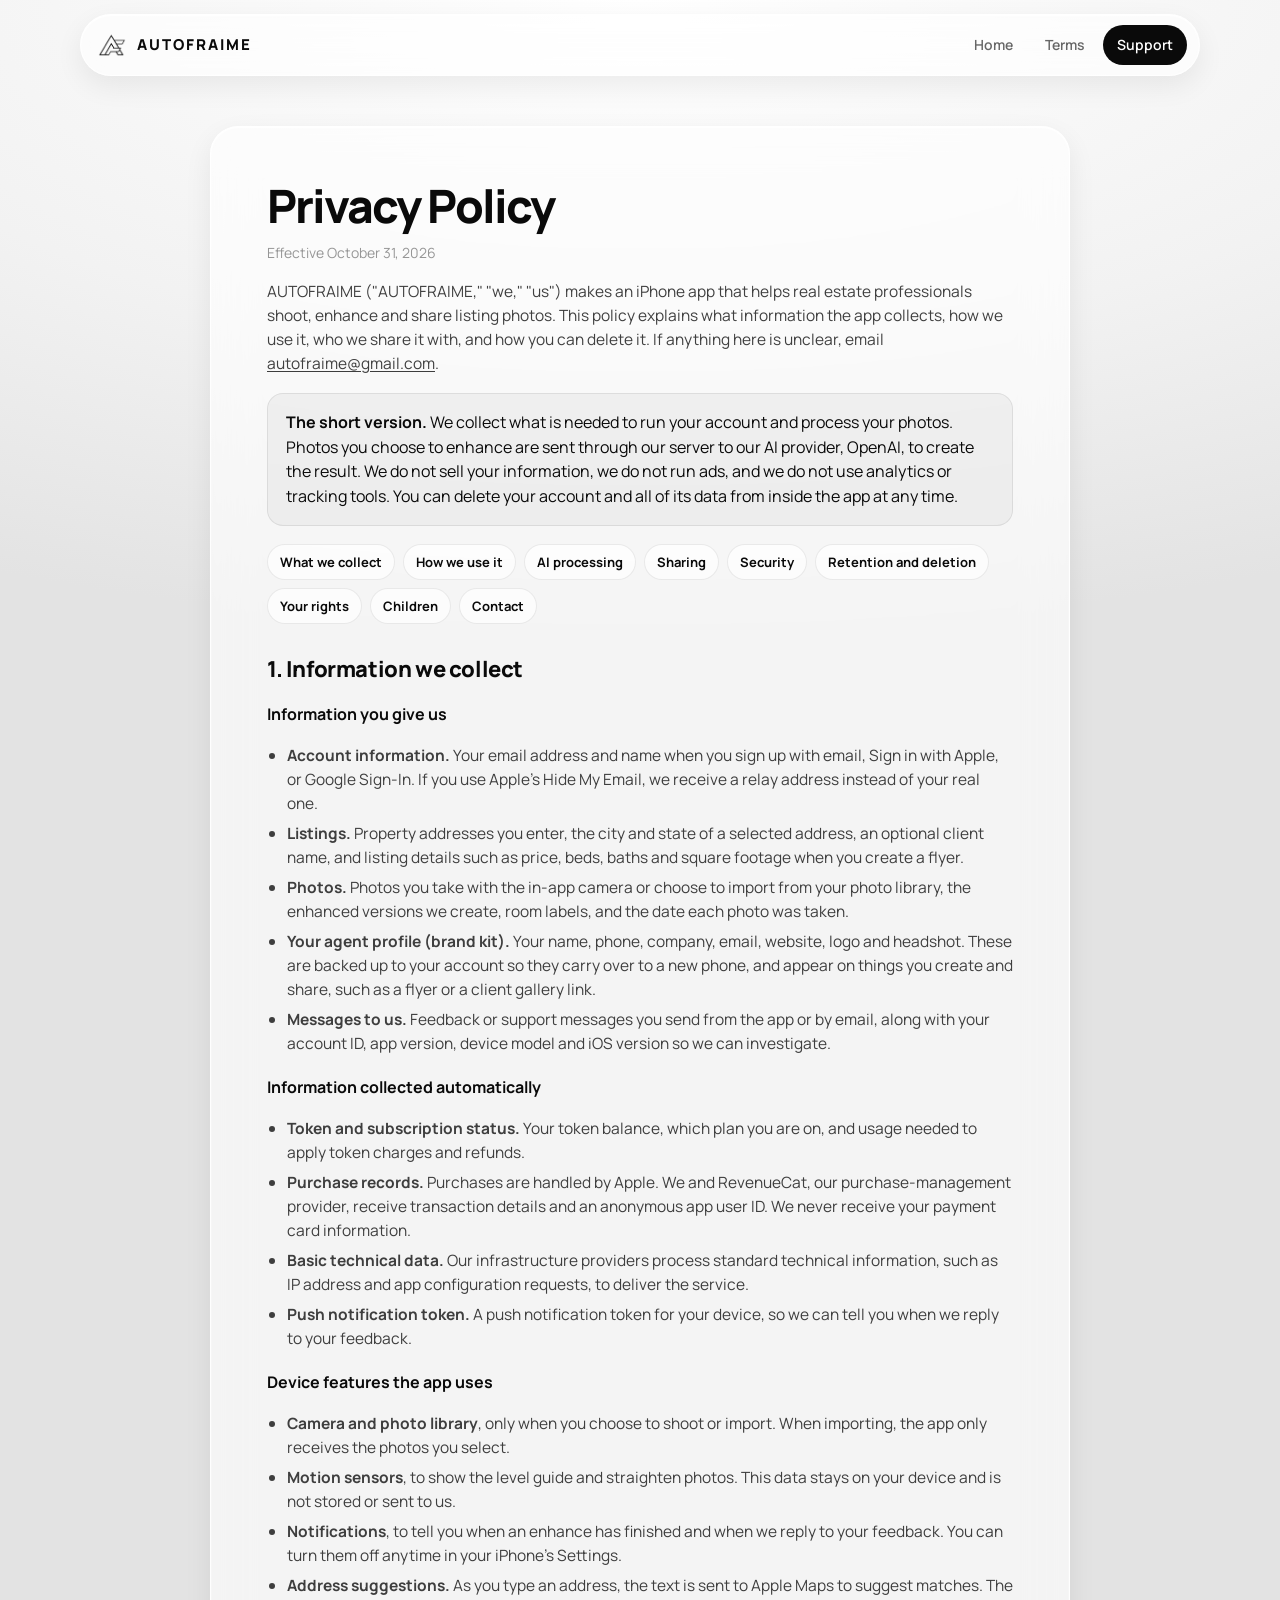
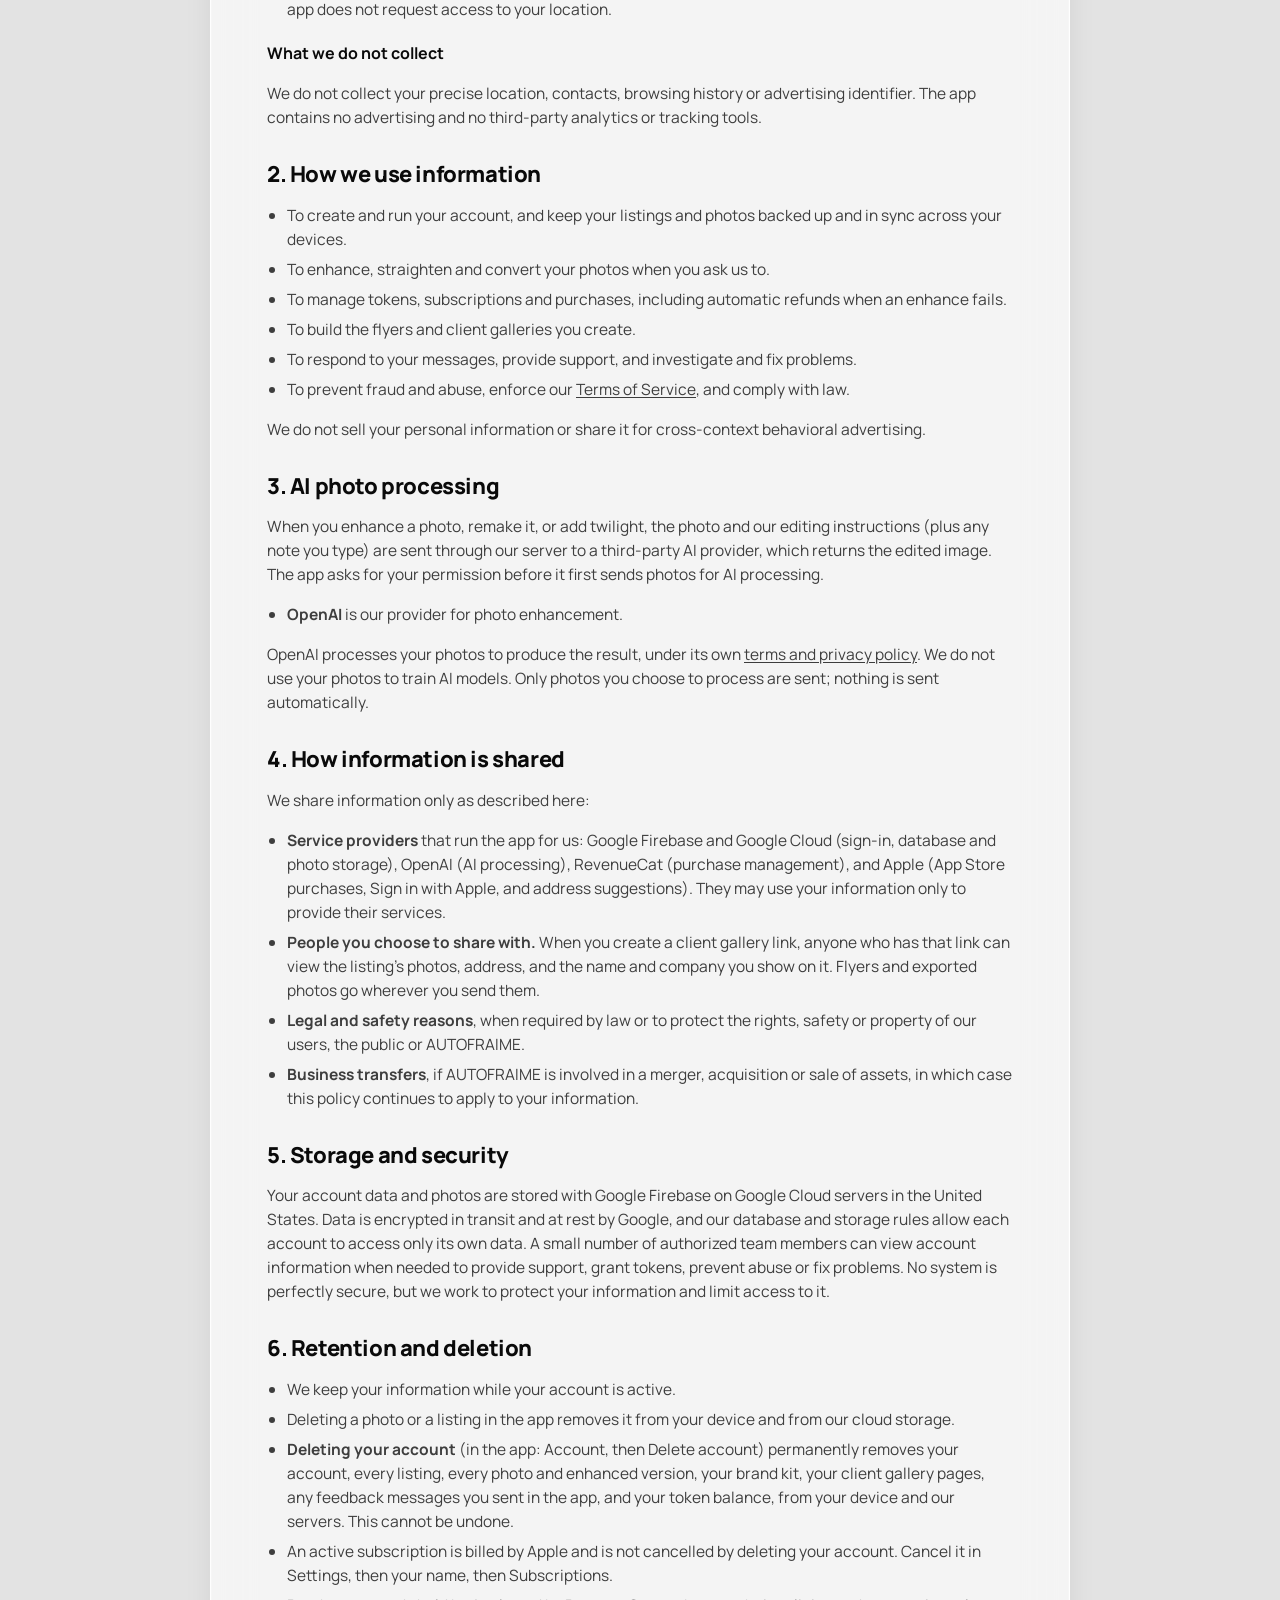
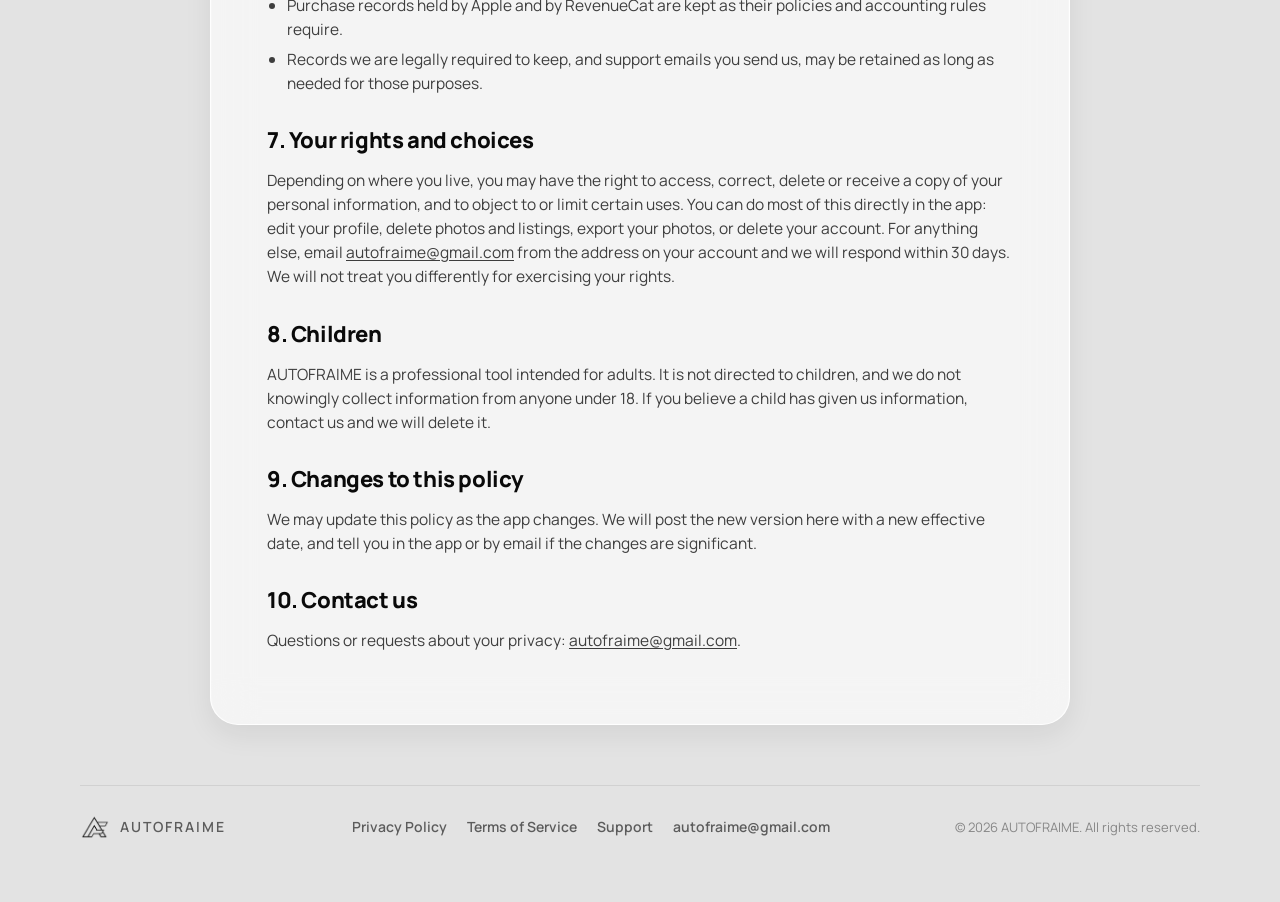
==== commit 546e4693: "Privacy policy: OpenAI only, push token, feedback device info, purchase records after deletion (T029" ====
--- a/privacy/index.html
+++ b/privacy/index.html
@@ -9,7 +9,7 @@
   <link rel="preconnect" href="https://fonts.googleapis.com">
   <link rel="preconnect" href="https://fonts.gstatic.com" crossorigin>
   <link href="https://fonts.googleapis.com/css2?family=Manrope:wght@400;500;600;700;800&display=swap" rel="stylesheet">
-  <link rel="stylesheet" href="../assets/style.css">
+  <link rel="stylesheet" href="../assets/style.css?v=20261013e">
 </head>
 <body>
   <header class="nav glass">
@@ -24,11 +24,11 @@
   <main class="wrap legal">
     <article class="doc glass">
       <h1>Privacy Policy</h1>
-      <p class="updated">Effective October 12, 2026</p>
+      <p class="updated">Effective October 31, 2026</p>
 
       <p>AUTOFRAIME ("AUTOFRAIME," "we," "us") makes an iPhone app that helps real estate professionals shoot, enhance and share listing photos. This policy explains what information the app collects, how we use it, who we share it with, and how you can delete it. If anything here is unclear, email <a href="mailto:autofraime@gmail.com">autofraime@gmail.com</a>.</p>
 
-      <div class="callout"><strong>The short version.</strong> We collect what is needed to run your account and process your photos. Photos you choose to enhance are sent to AI providers (OpenAI, and Google as a backup) to create the result. We do not sell your information, we do not run ads, and we do not use analytics or tracking tools. You can delete your account and all of its data from inside the app at any time.</div>
+      <div class="callout"><strong>The short version.</strong> We collect what is needed to run your account and process your photos. Photos you choose to enhance are sent through our server to our AI provider, OpenAI, to create the result. We do not sell your information, we do not run ads, and we do not use analytics or tracking tools. You can delete your account and all of its data from inside the app at any time.</div>
 
       <nav class="toc">
         <a href="#collect">What we collect</a><a href="#use">How we use it</a><a href="#ai">AI processing</a>
@@ -43,19 +43,20 @@
         <li><strong>Listings.</strong> Property addresses you enter, the city and state of a selected address, an optional client name, and listing details such as price, beds, baths and square footage when you create a flyer.</li>
         <li><strong>Photos.</strong> Photos you take with the in-app camera or choose to import from your photo library, the enhanced versions we create, room labels, and the date each photo was taken.</li>
         <li><strong>Your agent profile (brand kit).</strong> Your name, phone, company, email, website, logo and headshot. These are backed up to your account so they carry over to a new phone, and appear on things you create and share, such as a flyer or a client gallery link.</li>
-        <li><strong>Messages to us.</strong> Feedback or support messages you send from the app or by email, along with your account ID and app version so we can investigate.</li>
+        <li><strong>Messages to us.</strong> Feedback or support messages you send from the app or by email, along with your account ID, app version, device model and iOS version so we can investigate.</li>
       </ul>
       <h3>Information collected automatically</h3>
       <ul>
         <li><strong>Token and subscription status.</strong> Your token balance, which plan you are on, and usage needed to apply token charges and refunds.</li>
         <li><strong>Purchase records.</strong> Purchases are handled by Apple. We and RevenueCat, our purchase-management provider, receive transaction details and an anonymous app user ID. We never receive your payment card information.</li>
         <li><strong>Basic technical data.</strong> Our infrastructure providers process standard technical information, such as IP address and app configuration requests, to deliver the service.</li>
+        <li><strong>Push notification token.</strong> A push notification token for your device, so we can tell you when we reply to your feedback.</li>
       </ul>
       <h3>Device features the app uses</h3>
       <ul>
         <li><strong>Camera and photo library</strong>, only when you choose to shoot or import. When importing, the app only receives the photos you select.</li>
         <li><strong>Motion sensors</strong>, to show the level guide and straighten photos. This data stays on your device and is not stored or sent to us.</li>
-        <li><strong>Notifications</strong>, generated on your device to tell you when an enhance has finished.</li>
+        <li><strong>Notifications</strong>, to tell you when an enhance has finished and when we reply to your feedback. You can turn them off anytime in your iPhone's Settings.</li>
         <li><strong>Address suggestions.</strong> As you type an address, the text is sent to Apple Maps to suggest matches. The app does not request access to your location.</li>
       </ul>
       <h3>What we do not collect</h3>
@@ -73,17 +74,16 @@
       <p>We do not sell your personal information or share it for cross-context behavioral advertising.</p>
 
       <h2 id="ai">3. AI photo processing</h2>
-      <p>When you enhance a photo, remake it, or add twilight, the photo and our editing instructions (plus any note you type) are sent to a third-party AI provider, which returns the edited image. The app asks for your permission before it first sends photos for AI processing.</p>
+      <p>When you enhance a photo, remake it, or add twilight, the photo and our editing instructions (plus any note you type) are sent through our server to a third-party AI provider, which returns the edited image. The app asks for your permission before it first sends photos for AI processing.</p>
       <ul>
-        <li><strong>OpenAI</strong> is our primary provider for photo enhancement.</li>
-        <li><strong>Google (Gemini)</strong> is a backup provider for enhancement, used only if OpenAI is unavailable.</li>
+        <li><strong>OpenAI</strong> is our provider for photo enhancement.</li>
       </ul>
-      <p>These providers process your photos to produce the result, under their own terms and privacy policies (<a href="https://openai.com/policies/privacy-policy" rel="noopener">OpenAI</a>, <a href="https://policies.google.com/privacy" rel="noopener">Google</a>). We do not use your photos to train AI models. Only photos you choose to process are sent; nothing is sent automatically.</p>
+      <p>OpenAI processes your photos to produce the result, under its own <a href="https://openai.com/policies/privacy-policy" rel="noopener">terms and privacy policy</a>. We do not use your photos to train AI models. Only photos you choose to process are sent; nothing is sent automatically.</p>
 
       <h2 id="share">4. How information is shared</h2>
       <p>We share information only as described here:</p>
       <ul>
-        <li><strong>Service providers</strong> that run the app for us: Google Firebase and Google Cloud (sign-in, database and photo storage), OpenAI and Google Gemini (AI processing), RevenueCat (purchase management), and Apple (App Store purchases, Sign in with Apple, and address suggestions). They may use your information only to provide their services.</li>
+        <li><strong>Service providers</strong> that run the app for us: Google Firebase and Google Cloud (sign-in, database and photo storage), OpenAI (AI processing), RevenueCat (purchase management), and Apple (App Store purchases, Sign in with Apple, and address suggestions). They may use your information only to provide their services.</li>
         <li><strong>People you choose to share with.</strong> When you create a client gallery link, anyone who has that link can view the listing's photos, address, and the name and company you show on it. Flyers and exported photos go wherever you send them.</li>
         <li><strong>Legal and safety reasons</strong>, when required by law or to protect the rights, safety or property of our users, the public or AUTOFRAIME.</li>
         <li><strong>Business transfers</strong>, if AUTOFRAIME is involved in a merger, acquisition or sale of assets, in which case this policy continues to apply to your information.</li>
@@ -98,6 +98,7 @@
         <li>Deleting a photo or a listing in the app removes it from your device and from our cloud storage.</li>
         <li><strong>Deleting your account</strong> (in the app: Account, then Delete account) permanently removes your account, every listing, every photo and enhanced version, your brand kit, your client gallery pages, any feedback messages you sent in the app, and your token balance, from your device and our servers. This cannot be undone.</li>
         <li>An active subscription is billed by Apple and is not cancelled by deleting your account. Cancel it in Settings, then your name, then Subscriptions.</li>
+        <li>Purchase records held by Apple and by RevenueCat are kept as their policies and accounting rules require.</li>
         <li>Records we are legally required to keep, and support emails you send us, may be retained as long as needed for those purposes.</li>
       </ul>
 
--- a/assets/style.css
+++ b/assets/style.css
@@ -1,4 +1,4 @@
-/* AUTOFRAIME — Signature Mono, the same language as the app:
+/* AUTOFRAIME: Signature Mono, the same language as the app:
    white ground, ink type, liquid glass, listing photos kept in colour. */
 
 :root {
@@ -204,3 +204,47 @@
 .doc a { text-decoration: underline; text-underline-offset: 2px; }
 .toc { display: flex; flex-wrap: wrap; gap: 8px; margin: 18px 0 8px; }
 .toc a { font-size: 13px; font-weight: 700; text-decoration: none; padding: 7px 12px; border-radius: 999px; background: rgba(255,255,255,0.7); border: 1px solid var(--line); }
+
+/* Before / after slider */
+.ba-grid { display: grid; grid-template-columns: 1fr 1fr; gap: 20px; }
+.ba-item { margin: 0; }
+.ba-item figcaption { margin-top: 10px; font-size: 14px; font-weight: 600; color: var(--ink-2); text-align: center; }
+@media (max-width: 760px) { .ba-grid { grid-template-columns: 1fr; } }
+.ba { position: relative; aspect-ratio: 4 / 3; border-radius: 26px; overflow: hidden; padding: 0;
+  user-select: none; -webkit-user-select: none; touch-action: pan-y; cursor: ew-resize; }
+.ba img { position: absolute; inset: 0; width: 100%; height: 100%; object-fit: cover; display: block; pointer-events: none; }
+.ba-after { clip-path: inset(0 calc(100% - var(--pos)) 0 0); }
+.ba-handle { position: absolute; top: 0; bottom: 0; left: var(--pos); width: 2px; margin-left: -1px; background: #fff;
+  box-shadow: 0 0 0 1px rgba(0,0,0,0.08); pointer-events: none; }
+.ba-handle span { position: absolute; top: 50%; left: 50%; transform: translate(-50%, -50%); width: 48px; height: 48px;
+  border-radius: 50%; background: #fff; color: var(--ink); display: grid; place-items: center; font-size: 22px; font-weight: 800;
+  box-shadow: 0 8px 22px rgba(0,0,0,0.28); }
+.ba-label { position: absolute; top: 14px; padding: 5px 11px; border-radius: 999px; background: rgba(10,10,10,0.6); color: #fff;
+  font-size: 12px; font-weight: 800; letter-spacing: 0.6px; text-transform: uppercase; pointer-events: none; }
+.ba-label.l { left: 14px; }
+.ba-label.r { right: 14px; }
+.ba-range { position: absolute; width: 1px; height: 1px; opacity: 0; pointer-events: none; }
+.ba:focus-within { outline: 3px solid var(--ink); outline-offset: 3px; }
+@media (max-width: 600px) { .ba { border-radius: 18px; } .ba-handle span { width: 40px; height: 40px; font-size: 18px; } }
+
+
+/* Direction row under a slider: labels mean "drag this way to see this" */
+.dial { margin-top: 12px; }
+.dial-stops { display: flex; justify-content: space-between; font-size: 13px; font-weight: 800; letter-spacing: .4px;
+  text-transform: uppercase; color: var(--ink-2); }
+.dial-stops.three span:nth-child(2) { text-align: center; }
+
+/* Three-way slider: before | enhanced | twilight */
+.ba3 { position: relative; aspect-ratio: 4 / 3; border-radius: 26px; overflow: hidden; padding: 0;
+  user-select: none; -webkit-user-select: none; touch-action: pan-y; cursor: ew-resize; }
+.ba3 img { position: absolute; inset: 0; width: 100%; height: 100%; object-fit: cover; display: block; pointer-events: none; }
+.ba3 .l0 { clip-path: inset(0 calc(100% - var(--p1)) 0 0); }
+.ba3 .l1 { clip-path: inset(0 calc(100% - var(--p2)) 0 0); }
+.ba3 .h1 { left: var(--p1); }
+.ba3 .h2 { left: var(--p2); }
+.ba3 .ba-label { transition: opacity .15s; }
+.ba3 .t0 { left: 14px; }
+.ba3 .t1 { left: calc(var(--p1) + 14px); }
+.ba3 .t2 { left: calc(var(--p2) + 14px); }
+.ba3:focus-within { outline: 3px solid var(--ink); outline-offset: 3px; }
+@media (max-width: 600px) { .ba3 { border-radius: 18px; } .ba3 .ba-label { font-size: 10px; padding: 4px 8px; } }
